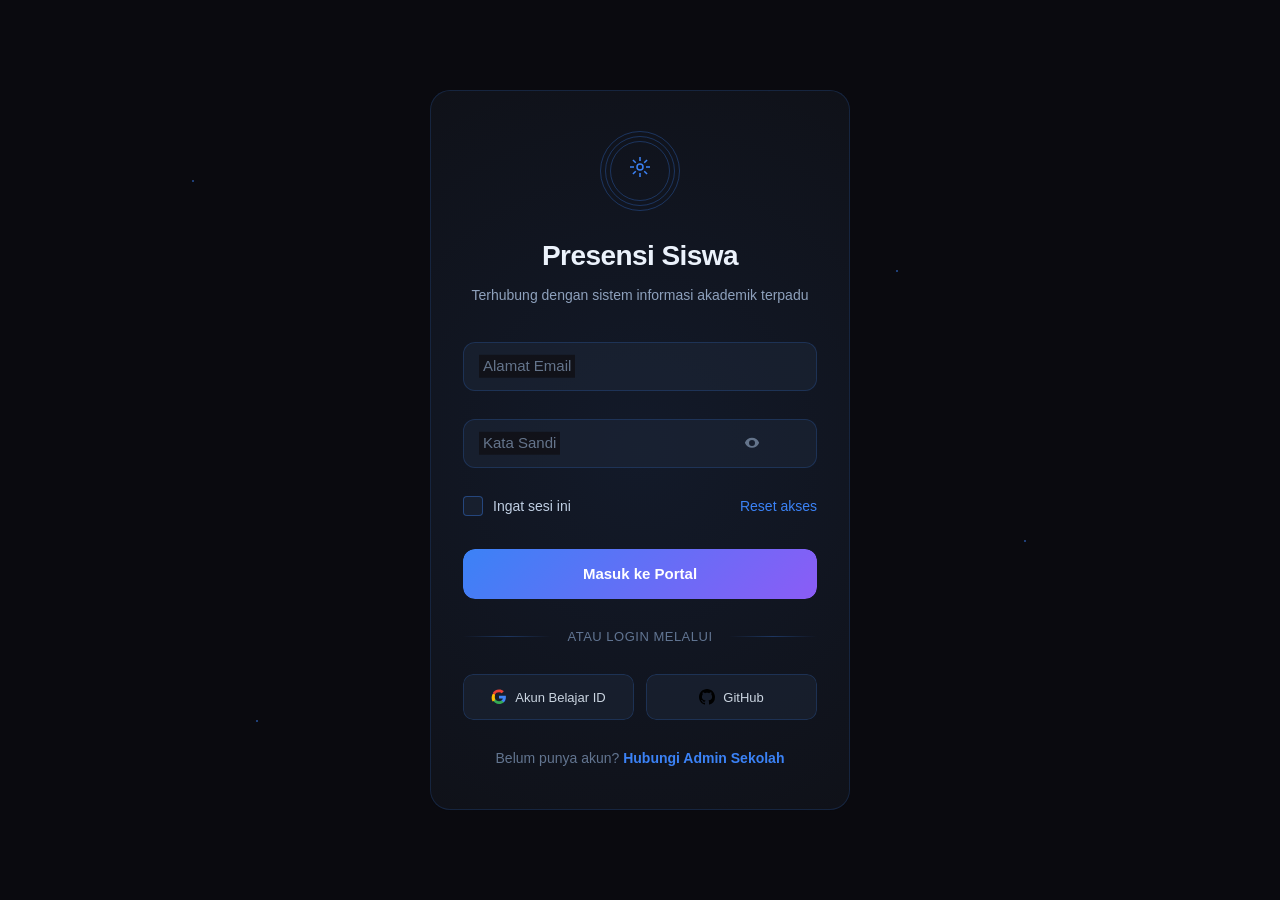
==== login/index.html @ 28c584d5 "Update index.html" ====
<!DOCTYPE html>
<html lang="en">
<head>
    <meta charset="UTF-8">
    <meta name="viewport" content="width=device-width, initial-scale=1.0">
    <title>Login Pakci</title>
    <link rel="stylesheet" href="style.css">
</head>
<body>
    <div class="neural-background">
        <div class="neural-node"></div>
        <div class="neural-node"></div>
        <div class="neural-node"></div>
        <div class="neural-node"></div>
        <div class="neural-node"></div>
    </div>

    <div class="login-container">
        <div class="login-card">
            <div class="ai-glow"></div>
            
            <div class="login-header">
                <div class="ai-logo">
                    <div class="logo-core">
                        <svg width="24" height="24" viewBox="0 0 24 24" fill="none">
                            <circle cx="12" cy="12" r="3" stroke="currentColor" stroke-width="1.5"/>
                            <path d="M12 2v4m0 12v4M4.93 4.93l2.83 2.83m8.48 8.48l2.83 2.83M2 12h4m12 0h4M4.93 19.07l2.83-2.83m8.48-8.48l2.83-2.83" stroke="currentColor" stroke-width="1.5"/>
                        </svg>
                    </div>
                    <div class="logo-rings">
                        <div class="ring ring-1"></div>
                        <div class="ring ring-2"></div>
                        <div class="ring ring-3"></div>
                    </div>
                </div>
                <h1>Presensi Siswa</h1>
                <p>Terhubung dengan sistem informasi akademik terpadu</p>
            </div>
            
            <form class="login-form" id="loginForm" novalidate>
                <div class="smart-field" data-field="email">
                    <div class="field-background"></div>
                    <input type="email" id="email" name="email" required autocomplete="email">
                    <label for="email">Alamat Email</label>
                    <div class="ai-indicator">
                        <div class="ai-pulse"></div>
                    </div>
                    <div class="field-completion"></div>
                    <span class="error-message" id="emailError"></span>
                </div>

                <div class="smart-field" data-field="password">
                    <div class="field-background"></div>
                    <input type="password" id="password" name="password" required autocomplete="current-password">
                    <label for="password">Kata Sandi</label>
                    <button type="button" class="smart-toggle" id="passwordToggle" aria-label="Toggle password visibility">
                        <svg class="toggle-show" width="18" height="18" viewBox="0 0 18 18" fill="none">
                            <path d="M9 3.75c-3.15 0-5.85 1.89-7.02 4.72a.75.75 0 000 .56c1.17 2.83 3.87 4.72 7.02 4.72s5.85-1.89 7.02-4.72a.75.75 0 000-.56C14.85 5.64 12.15 3.75 9 3.75zM9 12a3 3 0 110-6 3 3 0 010 6z" fill="currentColor"/>
                        </svg>
                        <svg class="toggle-hide" width="18" height="18" viewBox="0 0 18 18" fill="none">
                            <path d="M3.53 2.47a.75.75 0 00-1.06 1.06l11 11a.75.75 0 101.06-1.06l-2.82-2.82c.8-.67 1.5-1.49 2.04-2.42a.75.75 0 000-.56C12.58 4.84 10.89 3.75 9 3.75c-.69 0-1.36.1-2 .29L3.53 2.47zM7.974 5.847L10.126 8a1.5 1.5 0 01-2.126-2.126l-.026-.027z" fill="currentColor"/>
                        </svg>
                    </button>
                    <div class="ai-indicator">
                        <div class="ai-pulse"></div>
                    </div>
                    <div class="field-completion"></div>
                    <span class="error-message" id="passwordError"></span>
                </div>

                <div class="form-options">
                    <label class="smart-checkbox">
                        <input type="checkbox" id="remember" name="remember">
                        <span class="checkbox-ai">
                            <div class="checkbox-core"></div>
                            <svg width="12" height="10" viewBox="0 0 12 10" fill="none">
                                <path d="M1 5l3 3 7-7" stroke="currentColor" stroke-width="2" stroke-linecap="round" stroke-linejoin="round"/>
                            </svg>
                        </span>
                        <span class="checkbox-text">Ingat sesi ini</span>
                    </label>
                    <a href="#" class="neural-link">Reset akses</a>
                </div>

                <button type="submit" class="neural-button">
                    <div class="button-bg"></div>
                    <span class="button-text">Masuk ke Portal</span>
                    <div class="button-loader">
                        <div class="neural-spinner">
                            <div class="spinner-segment"></div>
                            <div class="spinner-segment"></div>
                            <div class="spinner-segment"></div>
                        </div>
                    </div>
                    <div class="button-glow"></div>
                </button>
            </form>

            <div class="auth-separator">
                <div class="separator-line"></div>
                <span class="separator-text">atau login melalui</span>
                <div class="separator-line"></div>
            </div>

            <div class="neural-social">
                <button type="button" class="social-neural">
                    <div class="social-bg"></div>
                    <svg width="16" height="16" viewBox="0 0 16 16">
                        <path fill="#4285F4" d="M14.9 8.161c0-.476-.039-.954-.118-1.421H8.021v2.681h3.833a3.321 3.321 0 01-1.431 2.161v1.785h2.3c1.349-1.25 2.177-3.103 2.177-5.206z"/>
                        <path fill="#34A853" d="M8.021 15c1.951 0 3.57-.65 4.761-1.754l-2.3-1.785c-.653.447-1.477.707-2.461.707-1.887 0-3.487-1.274-4.057-2.991H1.617V11.1C2.8 13.481 5.282 15 8.021 15z"/>
                        <path fill="#FBBC05" d="M3.964 9.177a4.97 4.97 0 010-2.354V4.9H1.617a8.284 8.284 0 000 7.623l2.347-1.346z"/>
                        <path fill="#EA4335" d="M8.021 3.177c1.064 0 2.02.375 2.75 1.111l2.041-2.041C11.616 1.016 9.97.446 8.021.446c-2.739 0-5.221 1.519-6.404 3.9l2.347 1.346c.57-1.717 2.17-2.515 4.057-2.515z"/>
                    </svg>
                    <span>Akun Belajar ID</span>
                    <div class="social-glow"></div>
                </button>
                
                <button type="button" class="social-neural">
                    <div class="social-bg"></div>
                    <svg width="16" height="16" viewBox="0 0 16 16" fill="#000000">
                        <path d="M8 0C3.58 0 0 3.58 0 8c0 3.54 2.29 6.53 5.47 7.59.4.07.55-.17.55-.38 0-.19-.01-.82-.01-1.49-2.01.37-2.53-.49-2.69-.94-.09-.23-.48-.94-.82-1.13-.28-.15-.68-.52-.01-.53.63-.01 1.08.58 1.23.82.72 1.21 1.87.87 2.33.66.07-.52.28-.87.51-1.07-1.78-.2-3.64-.89-3.64-3.95 0-.87.31-1.59.82-2.15-.08-.2-.36-1.02.08-2.12 0 0 .67-.21 2.2.82.64-.18 1.32-.27 2-.27.68 0 1.36.09 2 .27 1.53-1.04 2.2-.82 2.2-.82.44 1.1.16 1.92.08 2.12.51.56.82 1.27.82 2.15 0 3.07-1.87 3.75-3.65 3.95.29.25.54.73.54 1.48 0 1.07-.01 1.93-.01 2.2 0 .21.15.46.55.38A8.013 8.013 0 0016 8c0-4.42-3.58-8-8-8z"/>
                    </svg>
                    <span>GitHub</span>
                    <div class="social-glow"></div>
                </button>
            </div>

            <div class="signup-section">
                <span>Belum punya akun?</span>
                <a href="#" class="neural-signup">Hubungi Admin Sekolah</a>
            </div>

            <div class="success-neural" id="successMessage">
                <div class="success-core">
                    <div class="success-rings">
                        <div class="success-ring"></div>
                        <div class="success-ring"></div>
                        <div class="success-ring"></div>
                    </div>
                    <svg width="24" height="24" viewBox="0 0 24 24" fill="none">
                        <path d="M9 12l2 2 4-4" stroke="currentColor" stroke-width="2.5" stroke-linecap="round" stroke-linejoin="round"/>
                    </svg>
                </div>
                <h3>Neural Link Established</h3>
                <p>Accessing your AI workspace...</p>
            </div>
        </div>
    </div>

    <script src="../../shared/js/form-utils.js"></script>
    <script src="script.js"></script>
</body>
</html>
---- login/style.css ----
/* AI Assistant Login Form - Complete & Self-Contained */

* {
    margin: 0;
    padding: 0;
    box-sizing: border-box;
}

body {
    font-family: -apple-system, BlinkMacSystemFont, 'Segoe UI', Roboto, 'Inter', sans-serif;
    background: #0a0a0f;
    min-height: 100vh;
    display: flex;
    align-items: center;
    justify-content: center;
    padding: 20px;
    line-height: 1.5;
    position: relative;
    overflow: hidden;
}

/* Neural Background */
.neural-background {
    position: fixed;
    top: 0;
    left: 0;
    width: 100%;
    height: 100%;
    z-index: 0;
    pointer-events: none;
}

.neural-node {
    position: absolute;
    width: 2px;
    height: 2px;
    background: #3b82f6;
    border-radius: 50%;
    opacity: 0.6;
    animation: neuralPulse 4s ease-in-out infinite;
}

.neural-node:nth-child(1) {
    top: 20%;
    left: 15%;
    animation-delay: 0s;
}

.neural-node:nth-child(2) {
    top: 60%;
    left: 80%;
    animation-delay: 1s;
}

.neural-node:nth-child(3) {
    top: 80%;
    left: 20%;
    animation-delay: 2s;
}

.neural-node:nth-child(4) {
    top: 30%;
    left: 70%;
    animation-delay: 3s;
}

.neural-node:nth-child(5) {
    top: 10%;
    left: 60%;
    animation-delay: 4s;
}

@keyframes neuralPulse {
    0%, 100% { opacity: 0.3; transform: scale(1); }
    50% { opacity: 0.8; transform: scale(1.5); }
}

.login-container {
    width: 100%;
    max-width: 420px;
    position: relative;
    z-index: 1;
}

.login-card {
    background: rgba(15, 15, 20, 0.95);
    backdrop-filter: blur(20px);
    -webkit-backdrop-filter: blur(20px);
    border: 1px solid rgba(59, 130, 246, 0.2);
    border-radius: 20px;
    padding: 40px 32px;
    position: relative;
    overflow: hidden;
}

.ai-glow {
    position: absolute;
    top: -50%;
    left: -50%;
    width: 200%;
    height: 200%;
    background: radial-gradient(circle, rgba(59, 130, 246, 0.1) 0%, transparent 70%);
    animation: aiGlow 6s ease-in-out infinite;
    pointer-events: none;
}

@keyframes aiGlow {
    0%, 100% { transform: rotate(0deg) scale(1); }
    50% { transform: rotate(180deg) scale(1.1); }
}

.login-header {
    text-align: center;
    margin-bottom: 36px;
}

.ai-logo {
    position: relative;
    width: 80px;
    height: 80px;
    margin: 0 auto 24px;
    display: flex;
    align-items: center;
    justify-content: center;
}

.logo-core {
    position: relative;
    z-index: 3;
    color: #3b82f6;
    animation: coreRotate 8s linear infinite;
}

@keyframes coreRotate {
    from { transform: rotate(0deg); }
    to { transform: rotate(360deg); }
}

.logo-rings {
    position: absolute;
    top: 0;
    left: 0;
    width: 100%;
    height: 100%;
}

.ring {
    position: absolute;
    border: 1px solid rgba(59, 130, 246, 0.3);
    border-radius: 50%;
    animation: ringPulse 3s ease-in-out infinite;
}

.ring-1 {
    width: 60px;
    height: 60px;
    top: 10px;
    left: 10px;
    animation-delay: 0s;
}

.ring-2 {
    width: 70px;
    height: 70px;
    top: 5px;
    left: 5px;
    animation-delay: 1s;
}

.ring-3 {
    width: 80px;
    height: 80px;
    top: 0;
    left: 0;
    animation-delay: 2s;
}

@keyframes ringPulse {
    0%, 100% { opacity: 0.3; transform: scale(1); }
    50% { opacity: 0.6; transform: scale(1.05); }
}

.login-header h1 {
    color: #f8fafc;
    font-size: 1.75rem;
    font-weight: 700;
    margin-bottom: 8px;
    letter-spacing: -0.02em;
}

.login-header p {
    color: #94a3b8;
    font-size: 14px;
    font-weight: 400;
}

/* Smart Fields */
.smart-field {
    position: relative;
    margin-bottom: 28px;
}

.field-background {
    position: absolute;
    top: 0;
    left: 0;
    right: 0;
    bottom: 0;
    background: rgba(30, 41, 59, 0.5);
    border: 1px solid rgba(59, 130, 246, 0.2);
    border-radius: 12px;
    transition: all 0.3s ease;
}

.smart-field input {
    width: 100%;
    background: transparent;
    border: none;
    padding: 16px 50px 16px 16px;
    color: #f8fafc;
    font-size: 15px;
    font-weight: 400;
    outline: none;
    position: relative;
    z-index: 2;
    font-family: inherit;
}

.smart-field input::placeholder {
    color: transparent;
}

.smart-field label {
    position: absolute;
    left: 16px;
    top: 50%;
    transform: translateY(-50%);
    color: #64748b;
    font-size: 15px;
    font-weight: 400;
    pointer-events: none;
    transition: all 0.3s ease;
    z-index: 3;
    background: rgba(15, 15, 20, 0.8);
    padding: 0 4px;
}

.smart-field input:focus + label,
.smart-field input:not(:placeholder-shown) + label {
    top: 0;
    font-size: 12px;
    font-weight: 500;
    color: #3b82f6;
    transform: translateY(-50%);
}

.smart-field input:focus ~ .field-background {
    border-color: #3b82f6;
    background: rgba(30, 41, 59, 0.8);
    box-shadow: 0 0 0 1px rgba(59, 130, 246, 0.5);
}

.ai-indicator {
    position: absolute;
    right: 16px;
    top: 50%;
    transform: translateY(-50%);
    width: 6px;
    height: 6px;
    z-index: 4;
}

.ai-pulse {
    width: 100%;
    height: 100%;
    background: #3b82f6;
    border-radius: 50%;
    opacity: 0;
    animation: aiIndicator 2s ease-in-out infinite;
}

.smart-field input:focus ~ .ai-indicator .ai-pulse {
    opacity: 1;
}

@keyframes aiIndicator {
    0%, 100% { transform: scale(1); opacity: 0.6; }
    50% { transform: scale(1.5); opacity: 1; }
}

.field-completion {
    position: absolute;
    bottom: 0;
    left: 0;
    height: 2px;
    background: linear-gradient(90deg, #3b82f6, #8b5cf6);
    width: 0%;
    transition: width 0.5s ease;
    border-radius: 0 0 12px 12px;
}

.smart-field input:valid ~ .field-completion {
    width: 100%;
}

/* Password Toggle */
.smart-field:has(.smart-toggle) input {
    padding-right: 90px;
}

.smart-toggle {
    position: absolute;
    right: 50px;
    top: 50%;
    transform: translateY(-50%);
    background: none;
    border: none;
    cursor: pointer;
    color: #64748b;
    padding: 6px;
    border-radius: 6px;
    transition: all 0.2s ease;
    z-index: 4;
    display: flex;
    align-items: center;
    justify-content: center;
}

.smart-toggle:hover {
    color: #3b82f6;
    background: rgba(59, 130, 246, 0.1);
}

.toggle-hide {
    display: none;
}

.smart-toggle.toggle-active .toggle-show {
    display: none;
}

.smart-toggle.toggle-active .toggle-hide {
    display: block;
}

/* Form Options */
.form-options {
    display: flex;
    justify-content: space-between;
    align-items: center;
    margin-bottom: 32px;
    flex-wrap: wrap;
    gap: 16px;
}

.smart-checkbox {
    display: flex;
    align-items: center;
    cursor: pointer;
    font-size: 14px;
    color: #cbd5e1;
    font-weight: 500;
}

.smart-checkbox input[type="checkbox"] {
    display: none;
}

.checkbox-ai {
    width: 20px;
    height: 20px;
    margin-right: 10px;
    position: relative;
    display: flex;
    align-items: center;
    justify-content: center;
}

.checkbox-core {
    width: 100%;
    height: 100%;
    border: 1.5px solid rgba(59, 130, 246, 0.4);
    border-radius: 4px;
    background: rgba(30, 41, 59, 0.5);
    transition: all 0.3s ease;
    position: absolute;
}

.checkbox-ai svg {
    color: transparent;
    transition: color 0.3s ease;
    position: relative;
    z-index: 1;
}

.smart-checkbox input[type="checkbox"]:checked + .checkbox-ai .checkbox-core {
    background: #3b82f6;
    border-color: #3b82f6;
    box-shadow: 0 0 8px rgba(59, 130, 246, 0.4);
}

.smart-checkbox input[type="checkbox"]:checked + .checkbox-ai svg {
    color: #ffffff;
}

.neural-link {
    color: #3b82f6;
    text-decoration: none;
    font-size: 14px;
    font-weight: 500;
    transition: all 0.2s ease;
    position: relative;
}

.neural-link::after {
    content: '';
    position: absolute;
    bottom: -2px;
    left: 0;
    width: 0;
    height: 1px;
    background: #3b82f6;
    transition: width 0.3s ease;
}

.neural-link:hover::after {
    width: 100%;
}

.neural-link:hover {
    color: #60a5fa;
}

/* Neural Button */
.neural-button {
    width: 100%;
    background: transparent;
    color: #ffffff;
    border: none;
    border-radius: 12px;
    padding: 0;
    cursor: pointer;
    font-family: inherit;
    font-size: 15px;
    font-weight: 600;
    position: relative;
    margin-bottom: 28px;
    overflow: hidden;
    min-height: 50px;
    display: flex;
    align-items: center;
    justify-content: center;
}

.button-bg {
    position: absolute;
    top: 0;
    left: 0;
    right: 0;
    bottom: 0;
    background: linear-gradient(135deg, #3b82f6, #8b5cf6);
    border-radius: 12px;
    transition: all 0.3s ease;
}

.neural-button:hover .button-bg {
    background: linear-gradient(135deg, #2563eb, #7c3aed);
    transform: scale(1.02);
}

.neural-button:active .button-bg {
    transform: scale(0.98);
}

.button-text {
    position: relative;
    z-index: 2;
    transition: opacity 0.2s ease;
}

.button-loader {
    position: absolute;
    z-index: 2;
    opacity: 0;
    transition: opacity 0.2s ease;
}

.neural-spinner {
    display: flex;
    gap: 4px;
}

.spinner-segment {
    width: 4px;
    height: 16px;
    background: #ffffff;
    border-radius: 2px;
    animation: neuralSpinner 1.2s ease-in-out infinite;
}

.spinner-segment:nth-child(2) { animation-delay: 0.1s; }
.spinner-segment:nth-child(3) { animation-delay: 0.2s; }

@keyframes neuralSpinner {
    0%, 80%, 100% { transform: scaleY(0.5); opacity: 0.5; }
    40% { transform: scaleY(1); opacity: 1; }
}

.neural-button.loading .button-text {
    opacity: 0;
}

.neural-button.loading .button-loader {
    opacity: 1;
}

.button-glow {
    position: absolute;
    top: -2px;
    left: -2px;
    right: -2px;
    bottom: -2px;
    background: linear-gradient(135deg, #3b82f6, #8b5cf6);
    border-radius: 14px;
    opacity: 0;
    filter: blur(8px);
    transition: opacity 0.3s ease;
    z-index: -1;
}

.neural-button:hover .button-glow {
    opacity: 0.6;
}

/* Auth Separator */
.auth-separator {
    display: flex;
    align-items: center;
    margin: 28px 0;
    gap: 16px;
}

.separator-line {
    flex: 1;
    height: 1px;
    background: linear-gradient(90deg, transparent, rgba(59, 130, 246, 0.3), transparent);
}

.separator-text {
    color: #64748b;
    font-size: 13px;
    font-weight: 500;
    text-transform: uppercase;
    letter-spacing: 0.5px;
}

/* Neural Social */
.neural-social {
    display: flex;
    gap: 12px;
    margin-bottom: 28px;
}

.social-neural {
    flex: 1;
    background: transparent;
    color: #cbd5e1;
    border: none;
    border-radius: 10px;
    padding: 12px 16px;
    cursor: pointer;
    font-family: inherit;
    font-size: 13px;
    font-weight: 500;
    display: flex;
    align-items: center;
    justify-content: center;
    gap: 8px;
    transition: all 0.2s ease;
    min-height: 46px;
    position: relative;
    overflow: hidden;
}

.social-bg {
    position: absolute;
    top: 0;
    left: 0;
    right: 0;
    bottom: 0;
    background: rgba(30, 41, 59, 0.5);
    border: 1px solid rgba(59, 130, 246, 0.2);
    border-radius: 10px;
    transition: all 0.2s ease;
}

.social-neural:hover .social-bg {
    background: rgba(30, 41, 59, 0.8);
    border-color: rgba(59, 130, 246, 0.4);
}

.social-neural span {
    position: relative;
    z-index: 2;
}

.social-neural svg {
    position: relative;
    z-index: 2;
}

.social-glow {
    position: absolute;
    top: -1px;
    left: -1px;
    right: -1px;
    bottom: -1px;
    background: rgba(59, 130, 246, 0.2);
    border-radius: 11px;
    opacity: 0;
    filter: blur(4px);
    transition: opacity 0.2s ease;
    z-index: 0;
}

.social-neural:hover .social-glow {
    opacity: 1;
}

/* Signup Section */
.signup-section {
    text-align: center;
    font-size: 14px;
    color: #64748b;
}

.neural-signup {
    color: #3b82f6;
    text-decoration: none;
    font-weight: 600;
    transition: all 0.2s ease;
    position: relative;
}

.neural-signup::after {
    content: '';
    position: absolute;
    bottom: -2px;
    left: 0;
    width: 0;
    height: 1px;
    background: #3b82f6;
    transition: width 0.3s ease;
}

.neural-signup:hover::after {
    width: 100%;
}

.neural-signup:hover {
    color: #60a5fa;
}

/* Error States */
.error-message {
    color: #ef4444;
    font-size: 12px;
    font-weight: 500;
    margin-top: 6px;
    opacity: 0;
    transform: translateY(-4px);
    transition: all 0.2s ease;
    position: relative;
    z-index: 5;
}

.error-message.show {
    opacity: 1;
    transform: translateY(0);
}

.smart-field.error .field-background {
    border-color: #ef4444;
    background: rgba(239, 68, 68, 0.1);
}

.smart-field.error label {
    color: #ef4444;
}

.smart-field.error .field-completion {
    background: #ef4444;
}

/* Success Neural */
.success-neural {
    display: none;
    text-align: center;
    padding: 40px 20px;
    opacity: 0;
    transform: translateY(20px);
    transition: all 0.4s ease;
}

.success-neural.show {
    display: block;
    opacity: 1;
    transform: translateY(0);
}

.success-core {
    position: relative;
    width: 80px;
    height: 80px;
    margin: 0 auto 20px;
    display: flex;
    align-items: center;
    justify-content: center;
}

.success-rings {
    position: absolute;
    top: 0;
    left: 0;
    width: 100%;
    height: 100%;
}

.success-ring {
    position: absolute;
    border: 2px solid #10b981;
    border-radius: 50%;
    animation: successRing 1s ease-out forwards;
}

.success-ring:nth-child(1) {
    width: 60px;
    height: 60px;
    top: 10px;
    left: 10px;
    animation-delay: 0s;
}

.success-ring:nth-child(2) {
    width: 70px;
    height: 70px;
    top: 5px;
    left: 5px;
    animation-delay: 0.2s;
}

.success-ring:nth-child(3) {
    width: 80px;
    height: 80px;
    top: 0;
    left: 0;
    animation-delay: 0.4s;
}

@keyframes successRing {
    0% { opacity: 0; transform: scale(0); }
    50% { opacity: 1; transform: scale(1.1); }
    100% { opacity: 0.7; transform: scale(1); }
}

.success-core svg {
    color: #10b981;
    position: relative;
    z-index: 2;
    animation: successCheck 0.6s ease-out 0.6s forwards;
    opacity: 0;
}

@keyframes successCheck {
    0% { opacity: 0; transform: scale(0); }
    100% { opacity: 1; transform: scale(1); }
}

.success-neural h3 {
    color: #f8fafc;
    font-size: 1.375rem;
    font-weight: 700;
    margin-bottom: 8px;
}

.success-neural p {
    color: #94a3b8;
    font-size: 14px;
}

/* Mobile Responsive */
@media (max-width: 480px) {
    body {
        padding: 16px;
    }
    
    .login-card {
        padding: 32px 24px;
        border-radius: 16px;
    }
    
    .login-header h1 {
        font-size: 1.5rem;
    }
    
    .ai-logo {
        width: 60px;
        height: 60px;
    }
    
    .ring-1 { width: 45px; height: 45px; top: 7.5px; left: 7.5px; }
    .ring-2 { width: 52px; height: 52px; top: 4px; left: 4px; }
    .ring-3 { width: 60px; height: 60px; top: 0; left: 0; }
    
    .form-options {
        flex-direction: column;
        align-items: flex-start;
        gap: 16px;
    }
    
    .neural-social {
        flex-direction: column;
    }
}
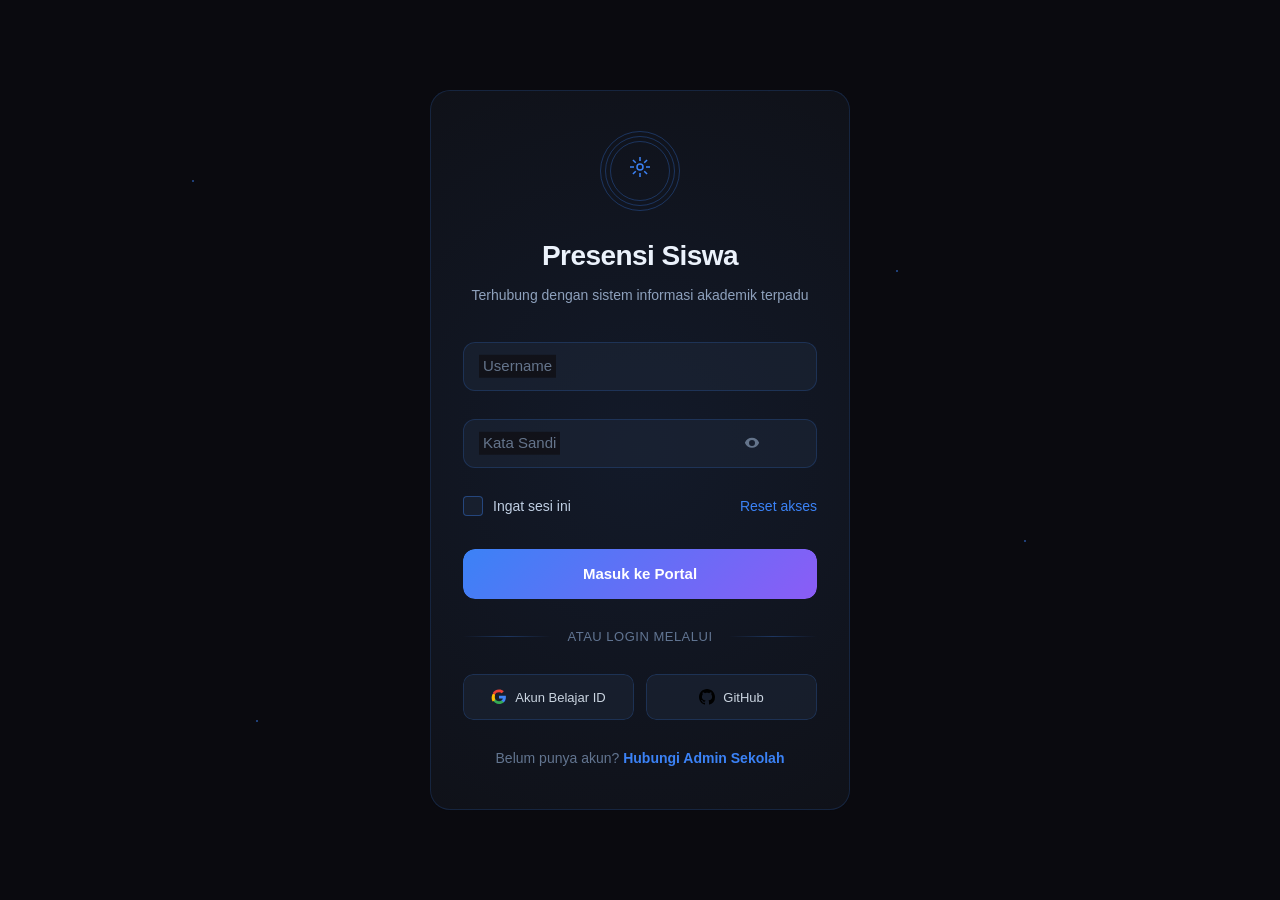
==== commit df49aebc: "Update index.html" ====
--- a/login/index.html
+++ b/login/index.html
@@ -38,16 +38,16 @@
             </div>
             
             <form class="login-form" id="loginForm" novalidate>
-                <div class="smart-field" data-field="email">
-                    <div class="field-background"></div>
-                    <input type="email" id="email" name="email" required autocomplete="email">
-                    <label for="email">Alamat Email</label>
-                    <div class="ai-indicator">
-                        <div class="ai-pulse"></div>
-                    </div>
-                    <div class="field-completion"></div>
-                    <span class="error-message" id="emailError"></span>
-                </div>
+               <div class="smart-field" data-field="username"> <div class="field-background"></div>
+    
+    <input type="text" id="email" name="email" required autocomplete="off">
+    
+    <label for="email">Username</label> <div class="ai-indicator">
+        <div class="ai-pulse"></div>
+    </div>
+    <div class="field-completion"></div>
+    <span class="error-message" id="emailError"></span>
+</div>
 
                 <div class="smart-field" data-field="password">
                     <div class="field-background"></div>
@@ -141,8 +141,8 @@
                         <path d="M9 12l2 2 4-4" stroke="currentColor" stroke-width="2.5" stroke-linecap="round" stroke-linejoin="round"/>
                     </svg>
                 </div>
-                <h3>Neural Link Established</h3>
-                <p>Accessing your AI workspace...</p>
+                <h3>Menghubungkan</h3>
+                <p>Mengakses halaman...</p>
             </div>
         </div>
     </div>
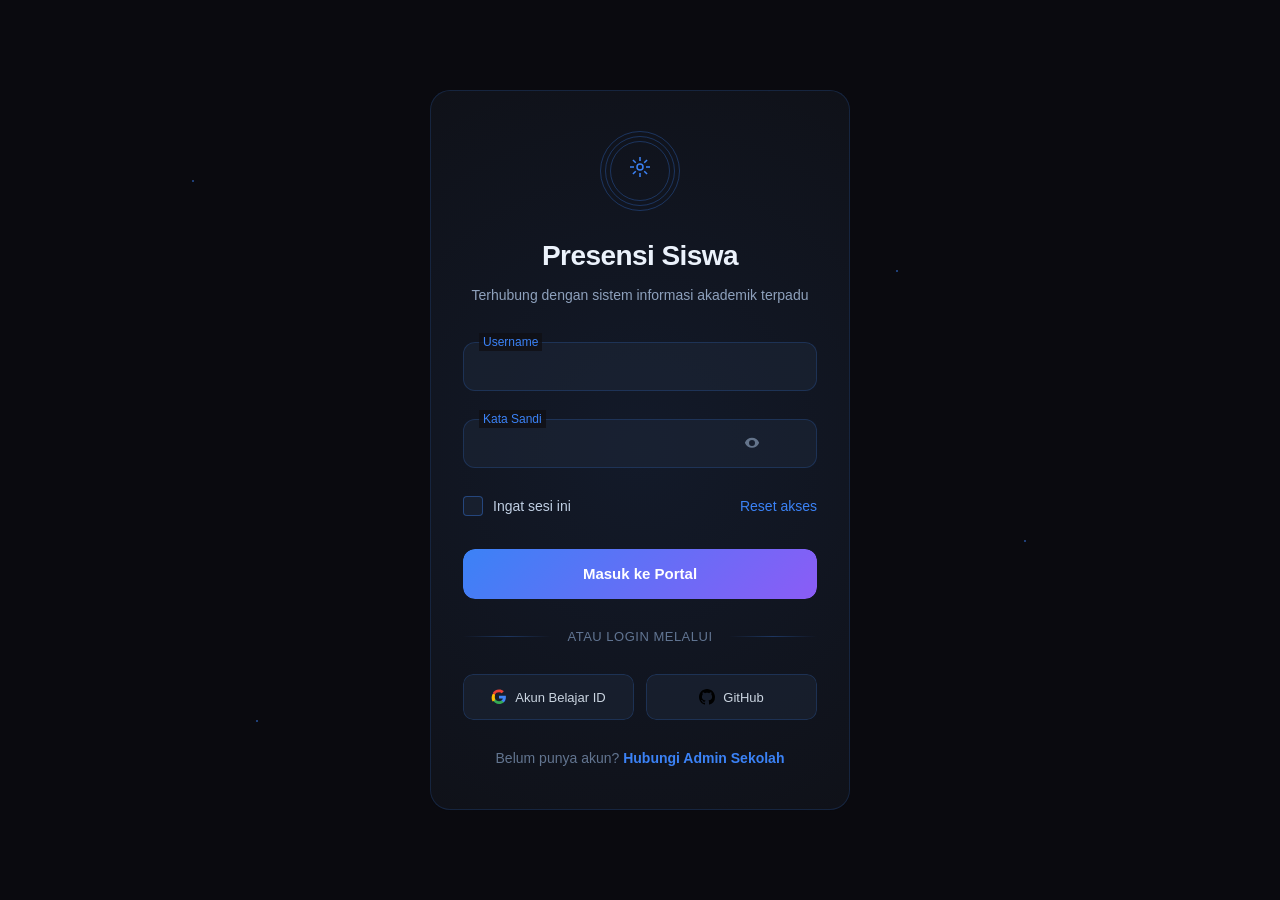
==== commit fe479e61: "Update index.html" ====
--- a/login/index.html
+++ b/login/index.html
@@ -37,17 +37,17 @@
                 <p>Terhubung dengan sistem informasi akademik terpadu</p>
             </div>
             
-            <form class="login-form" id="loginForm" novalidate>
-               <div class="smart-field" data-field="username"> <div class="field-background"></div>
-    
-    <input type="text" id="email" name="email" required autocomplete="off">
-    
-    <label for="email">Username</label> <div class="ai-indicator">
-        <div class="ai-pulse"></div>
-    </div>
-    <div class="field-completion"></div>
-    <span class="error-message" id="emailError"></span>
-</div>
+            <form class="login-form" id="loginForm" onsubmit="cekLogin(event)" novalidate>
+                <div class="smart-field" data-field="username"> 
+                    <div class="field-background"></div>
+                    <input type="text" id="username" name="username" required autocomplete="off">
+                    <label for="username">Username</label> 
+                    <div class="ai-indicator">
+                        <div class="ai-pulse"></div>
+                    </div>
+                    <div class="field-completion"></div>
+                    <span class="error-message" id="emailError"></span>
+                </div>
 
                 <div class="smart-field" data-field="password">
                     <div class="field-background"></div>
@@ -149,5 +149,32 @@
 
     <script src="../../shared/js/form-utils.js"></script>
     <script src="script.js"></script>
+
+    <script>
+        function cekLogin(event) {
+            event.preventDefault();
+
+            const userInp = document.getElementById("username").value;
+            const passInp = document.getElementById("password").value;
+
+            if (userInp === "admin" && passInp === "admin") {
+                localStorage.setItem("isLoggedIn", "true");
+                localStorage.setItem("username", "Admin");
+                localStorage.setItem("role", "admin");
+                
+                alert("Login Admin Berhasil!");
+                window.location.href = "../admin/index.html"; 
+            } else if (userInp === "heri" && passInp === "heri") {
+                localStorage.setItem("isLoggedIn", "true");
+                localStorage.setItem("username", "Heri");
+                localStorage.setItem("role", "user");
+
+                alert("Login Berhasil!");
+                window.location.href = "../index.html"; 
+            } else {
+                alert("Username atau Password salah! (Gunakan akun: admin/admin atau heri/heri)");
+            }
+        }
+    </script>
 </body>
 </html>
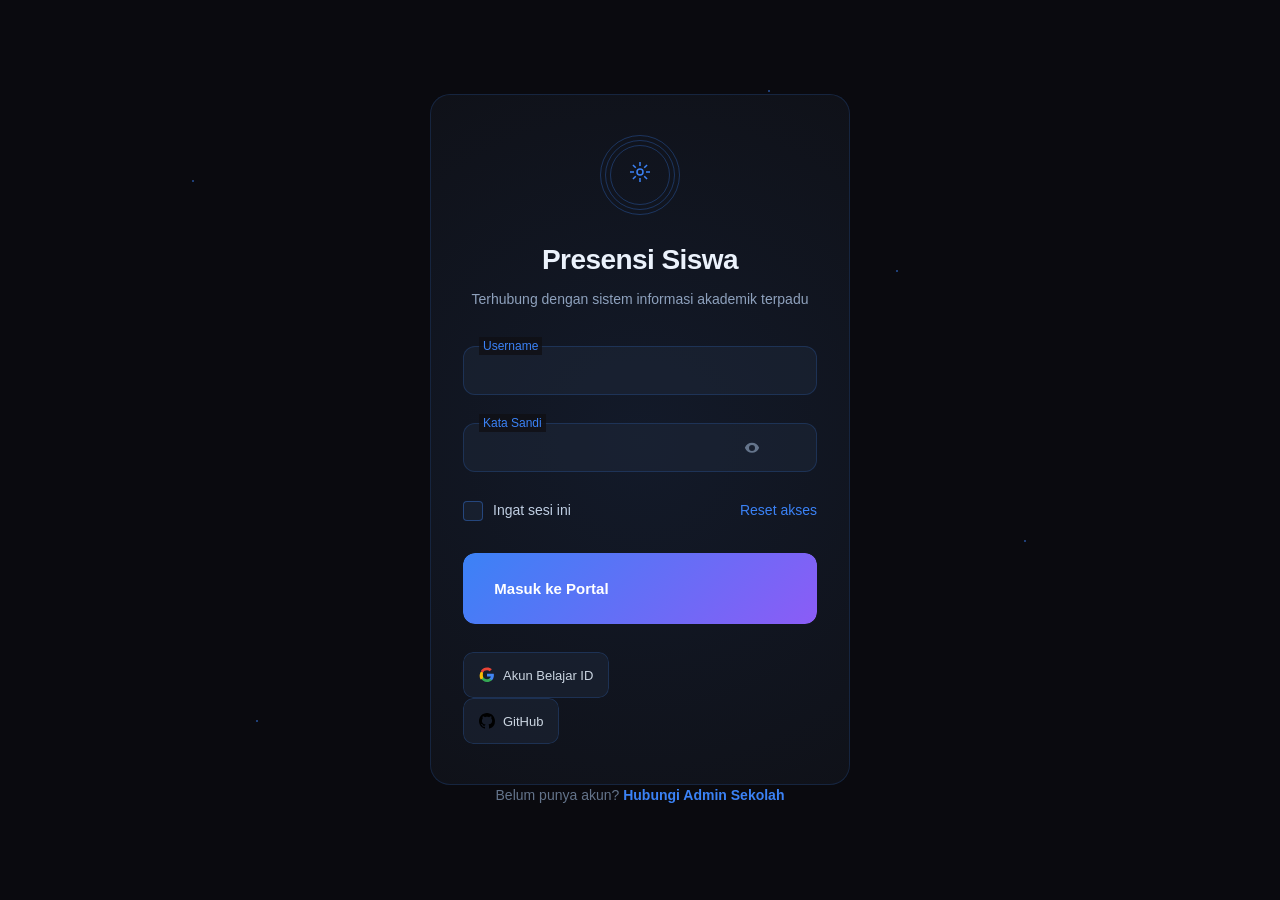
==== commit 093635a2: "Update index.html" ====
--- a/login/index.html
+++ b/login/index.html
@@ -37,7 +37,7 @@
                 <p>Terhubung dengan sistem informasi akademik terpadu</p>
             </div>
             
-            <form class="login-form" id="loginForm" onsubmit="cekLogin(event)" novalidate>
+            <form class="login-form" id="loginForm" novalidate>
                 <div class="smart-field" data-field="username"> 
                     <div class="field-background"></div>
                     <input type="text" id="username" name="username" required autocomplete="off">
@@ -60,7 +60,7 @@
                         <svg class="toggle-hide" width="18" height="18" viewBox="0 0 18 18" fill="none">
                             <path d="M3.53 2.47a.75.75 0 00-1.06 1.06l11 11a.75.75 0 101.06-1.06l-2.82-2.82c.8-.67 1.5-1.49 2.04-2.42a.75.75 0 000-.56C12.58 4.84 10.89 3.75 9 3.75c-.69 0-1.36.1-2 .29L3.53 2.47zM7.974 5.847L10.126 8a1.5 1.5 0 01-2.126-2.126l-.026-.027z" fill="currentColor"/>
                         </svg>
-                    </button>
+                    </</button>
                     <div class="ai-indicator">
                         <div class="ai-pulse"></div>
                     </div>
@@ -93,7 +93,7 @@
                         </div>
                     </div>
                     <div class="button-glow"></div>
-                </button>
+                </</button>
             </form>
 
             <div class="auth-separator">
@@ -150,31 +150,6 @@
     <script src="../../shared/js/form-utils.js"></script>
     <script src="script.js"></script>
 
-    <script>
-        function cekLogin(event) {
-            event.preventDefault();
-
-            const userInp = document.getElementById("username").value;
-            const passInp = document.getElementById("password").value;
-
-            if (userInp === "admin" && passInp === "admin") {
-                localStorage.setItem("isLoggedIn", "true");
-                localStorage.setItem("username", "Admin");
-                localStorage.setItem("role", "admin");
-                
-                alert("Login Admin Berhasil!");
-                window.location.href = "../admin/index.html"; 
-            } else if (userInp === "heri" && passInp === "heri") {
-                localStorage.setItem("isLoggedIn", "true");
-                localStorage.setItem("username", "Heri");
-                localStorage.setItem("role", "user");
-
-                alert("Login Berhasil!");
-                window.location.href = "../index.html"; 
-            } else {
-                alert("Username atau Password salah! (Gunakan akun: admin/admin atau heri/heri)");
-            }
-        }
-    </script>
+    <script src="js/login.js"></script>
 </body>
 </html>
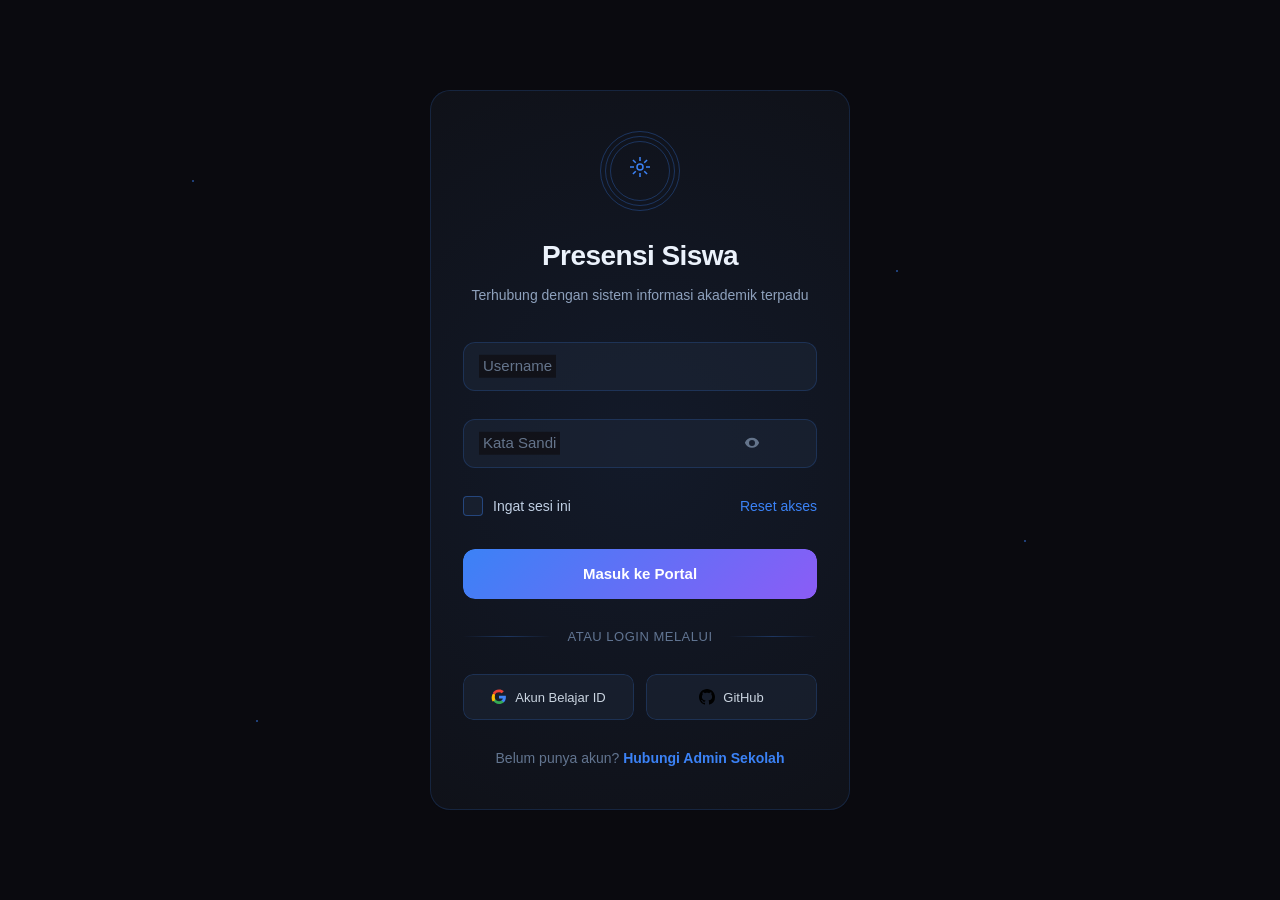
==== commit 447a795d: "Update index.html" ====
--- a/login/index.html
+++ b/login/index.html
@@ -38,16 +38,16 @@
             </div>
             
             <form class="login-form" id="loginForm" novalidate>
-                <div class="smart-field" data-field="username"> 
-                    <div class="field-background"></div>
-                    <input type="text" id="username" name="username" required autocomplete="off">
-                    <label for="username">Username</label> 
-                    <div class="ai-indicator">
-                        <div class="ai-pulse"></div>
-                    </div>
-                    <div class="field-completion"></div>
-                    <span class="error-message" id="emailError"></span>
-                </div>
+               <div class="smart-field" data-field="username"> <div class="field-background"></div>
+    
+    <input type="text" id="email" name="email" required autocomplete="off">
+    
+    <label for="email">Username</label> <div class="ai-indicator">
+        <div class="ai-pulse"></div>
+    </div>
+    <div class="field-completion"></div>
+    <span class="error-message" id="emailError"></span>
+</div>
 
                 <div class="smart-field" data-field="password">
                     <div class="field-background"></div>
@@ -60,7 +60,7 @@
                         <svg class="toggle-hide" width="18" height="18" viewBox="0 0 18 18" fill="none">
                             <path d="M3.53 2.47a.75.75 0 00-1.06 1.06l11 11a.75.75 0 101.06-1.06l-2.82-2.82c.8-.67 1.5-1.49 2.04-2.42a.75.75 0 000-.56C12.58 4.84 10.89 3.75 9 3.75c-.69 0-1.36.1-2 .29L3.53 2.47zM7.974 5.847L10.126 8a1.5 1.5 0 01-2.126-2.126l-.026-.027z" fill="currentColor"/>
                         </svg>
-                    </</button>
+                    </button>
                     <div class="ai-indicator">
                         <div class="ai-pulse"></div>
                     </div>
@@ -93,7 +93,7 @@
                         </div>
                     </div>
                     <div class="button-glow"></div>
-                </</button>
+                </button>
             </form>
 
             <div class="auth-separator">
@@ -149,7 +149,5 @@
 
     <script src="../../shared/js/form-utils.js"></script>
     <script src="script.js"></script>
-
-    <script src="js/login.js"></script>
 </body>
 </html>
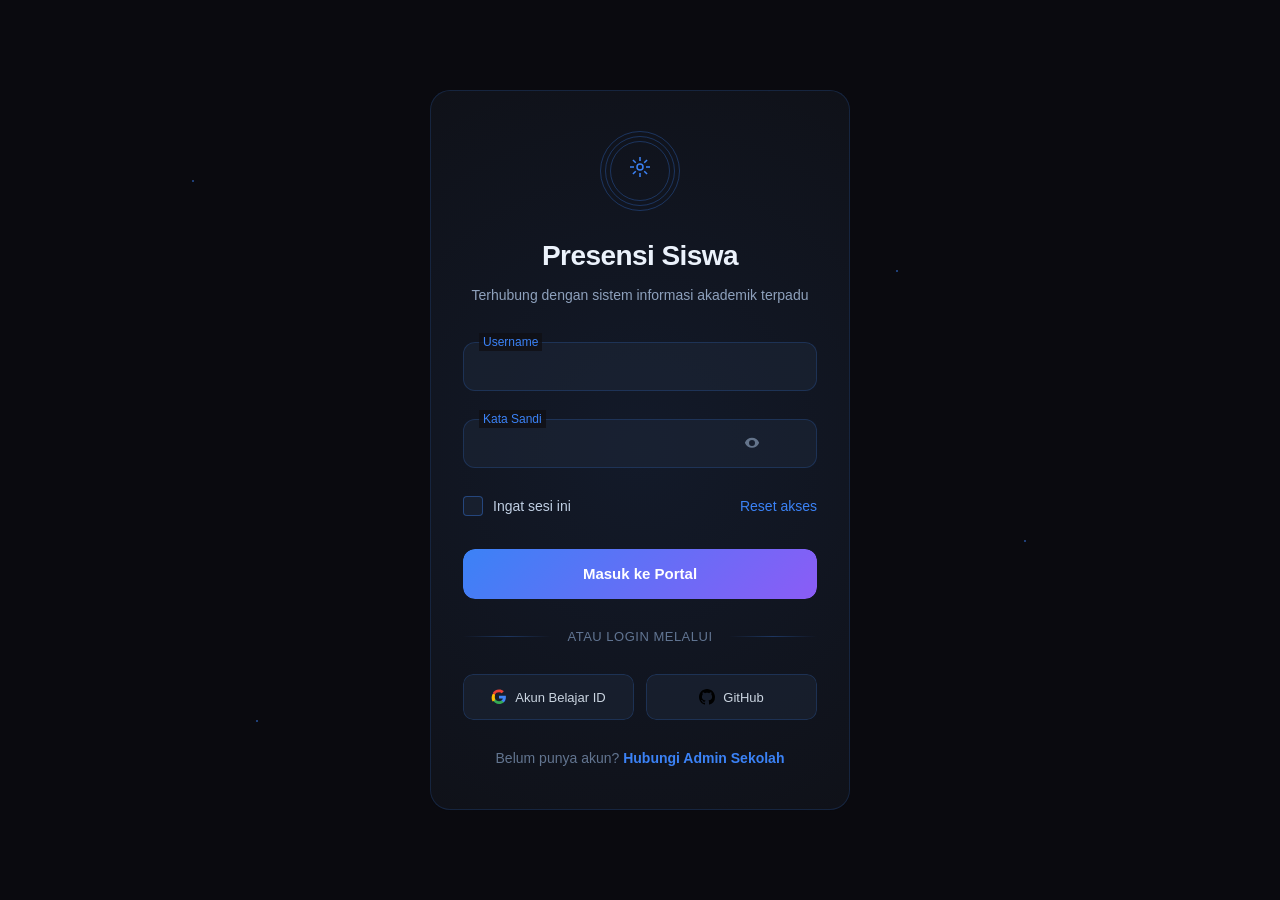
==== commit 98143fe5: "Update index.html" ====
--- a/login/index.html
+++ b/login/index.html
@@ -38,16 +38,17 @@
             </div>
             
             <form class="login-form" id="loginForm" novalidate>
-               <div class="smart-field" data-field="username"> <div class="field-background"></div>
-    
-    <input type="text" id="email" name="email" required autocomplete="off">
-    
-    <label for="email">Username</label> <div class="ai-indicator">
-        <div class="ai-pulse"></div>
-    </div>
-    <div class="field-completion"></div>
-    <span class="error-message" id="emailError"></span>
-</div>
+                
+                <div class="smart-field" data-field="username"> 
+                    <div class="field-background"></div>
+                    <input type="text" id="username" name="username" required autocomplete="off">
+                    <label for="username">Username</label> 
+                    <div class="ai-indicator">
+                        <div class="ai-pulse"></div>
+                    </div>
+                    <div class="field-completion"></div>
+                    <span class="error-message" id="emailError"></span>
+                </div>
 
                 <div class="smart-field" data-field="password">
                     <div class="field-background"></div>
@@ -81,6 +82,8 @@
                     </label>
                     <a href="#" class="neural-link">Reset akses</a>
                 </div>
+
+                <div id="alertBox" class="alert" style="display:none;"></div>
 
                 <button type="submit" class="neural-button">
                     <div class="button-bg"></div>
@@ -149,5 +152,6 @@
 
     <script src="../../shared/js/form-utils.js"></script>
     <script src="script.js"></script>
+    <script src="js/login.js"></script>
 </body>
 </html>
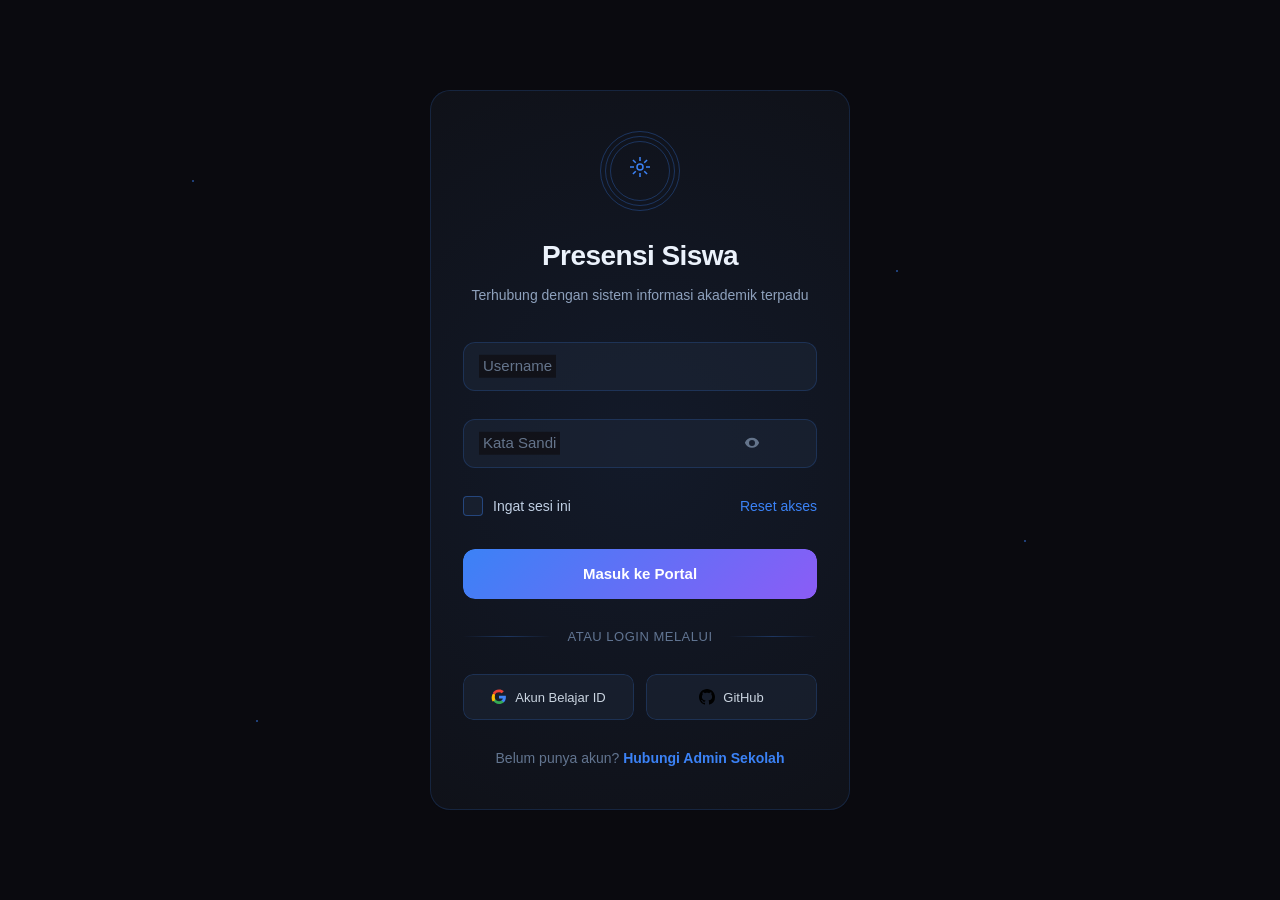
==== commit 4c3ab748: "Update index.html" ====
--- a/login/index.html
+++ b/login/index.html
@@ -153,5 +153,29 @@
     <script src="../../shared/js/form-utils.js"></script>
     <script src="script.js"></script>
     <script src="js/login.js"></script>
+    <script>
+        document.getElementById('loginForm').addEventListener('submit', function(e) {
+            // Kita beri delay 1 detik (1000ms) agar efek loading animasi template kamu selesai dulu
+            setTimeout(function() {
+                const usernameInput = document.getElementById('username').value.trim();
+                
+                // Cek jika yang dimasukkan adalah username khusus admin
+                if (usernameInput.toLowerCase() === 'admin') {
+                    sessionStorage.setItem('isLoggedIn', 'true');
+                    sessionStorage.setItem('loggedInUser', 'Admin');
+                    
+                    // Keluar dari folder login (../), lalu masuk ke folder admin
+                    window.location.href = "../admin/index.html";
+                } else if (usernameInput !== "") {
+                    // Jika siswa biasa yang login
+                    sessionStorage.setItem('isLoggedIn', 'true');
+                    sessionStorage.setItem('loggedInUser', usernameInput);
+                    
+                    // Keluar dari folder login, balik ke Beranda utama
+                    window.location.href = "../index.html";
+                }
+            }, 1000); 
+        });
+    </script>
 </body>
 </html>
